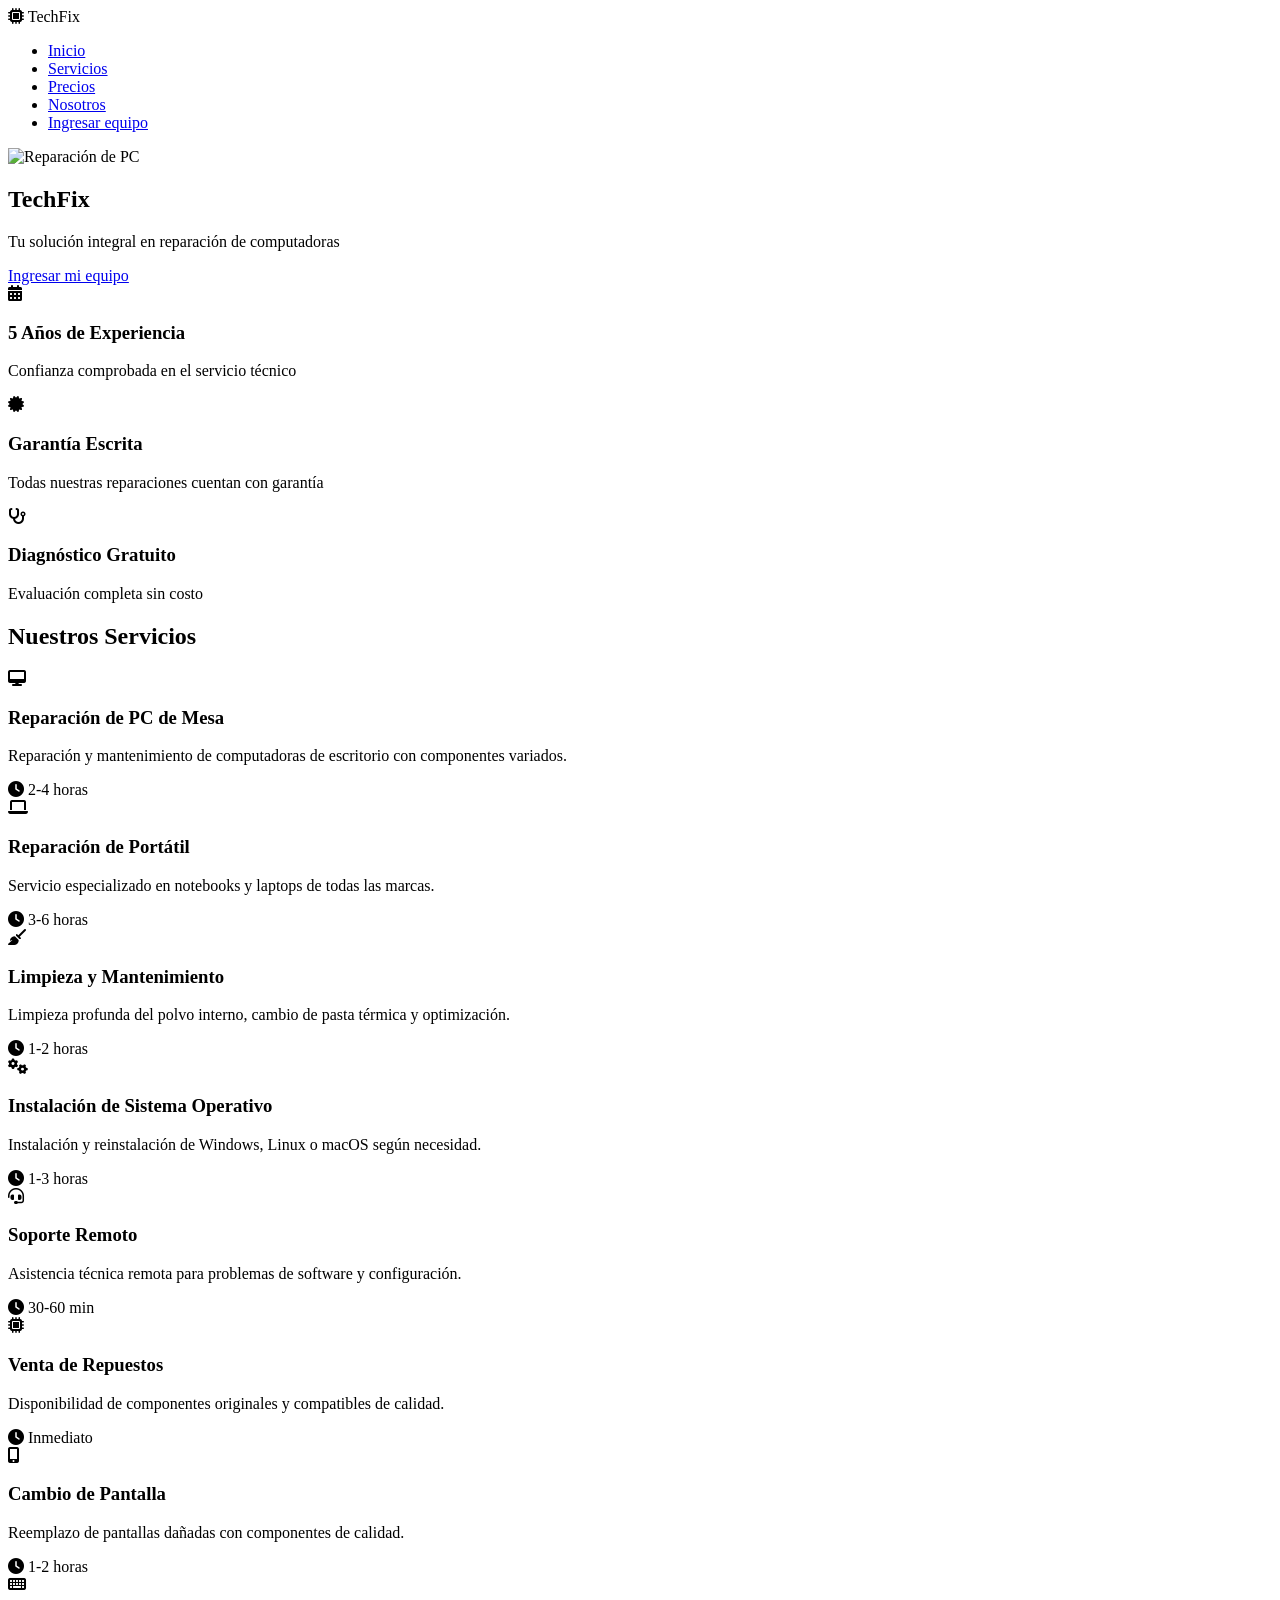
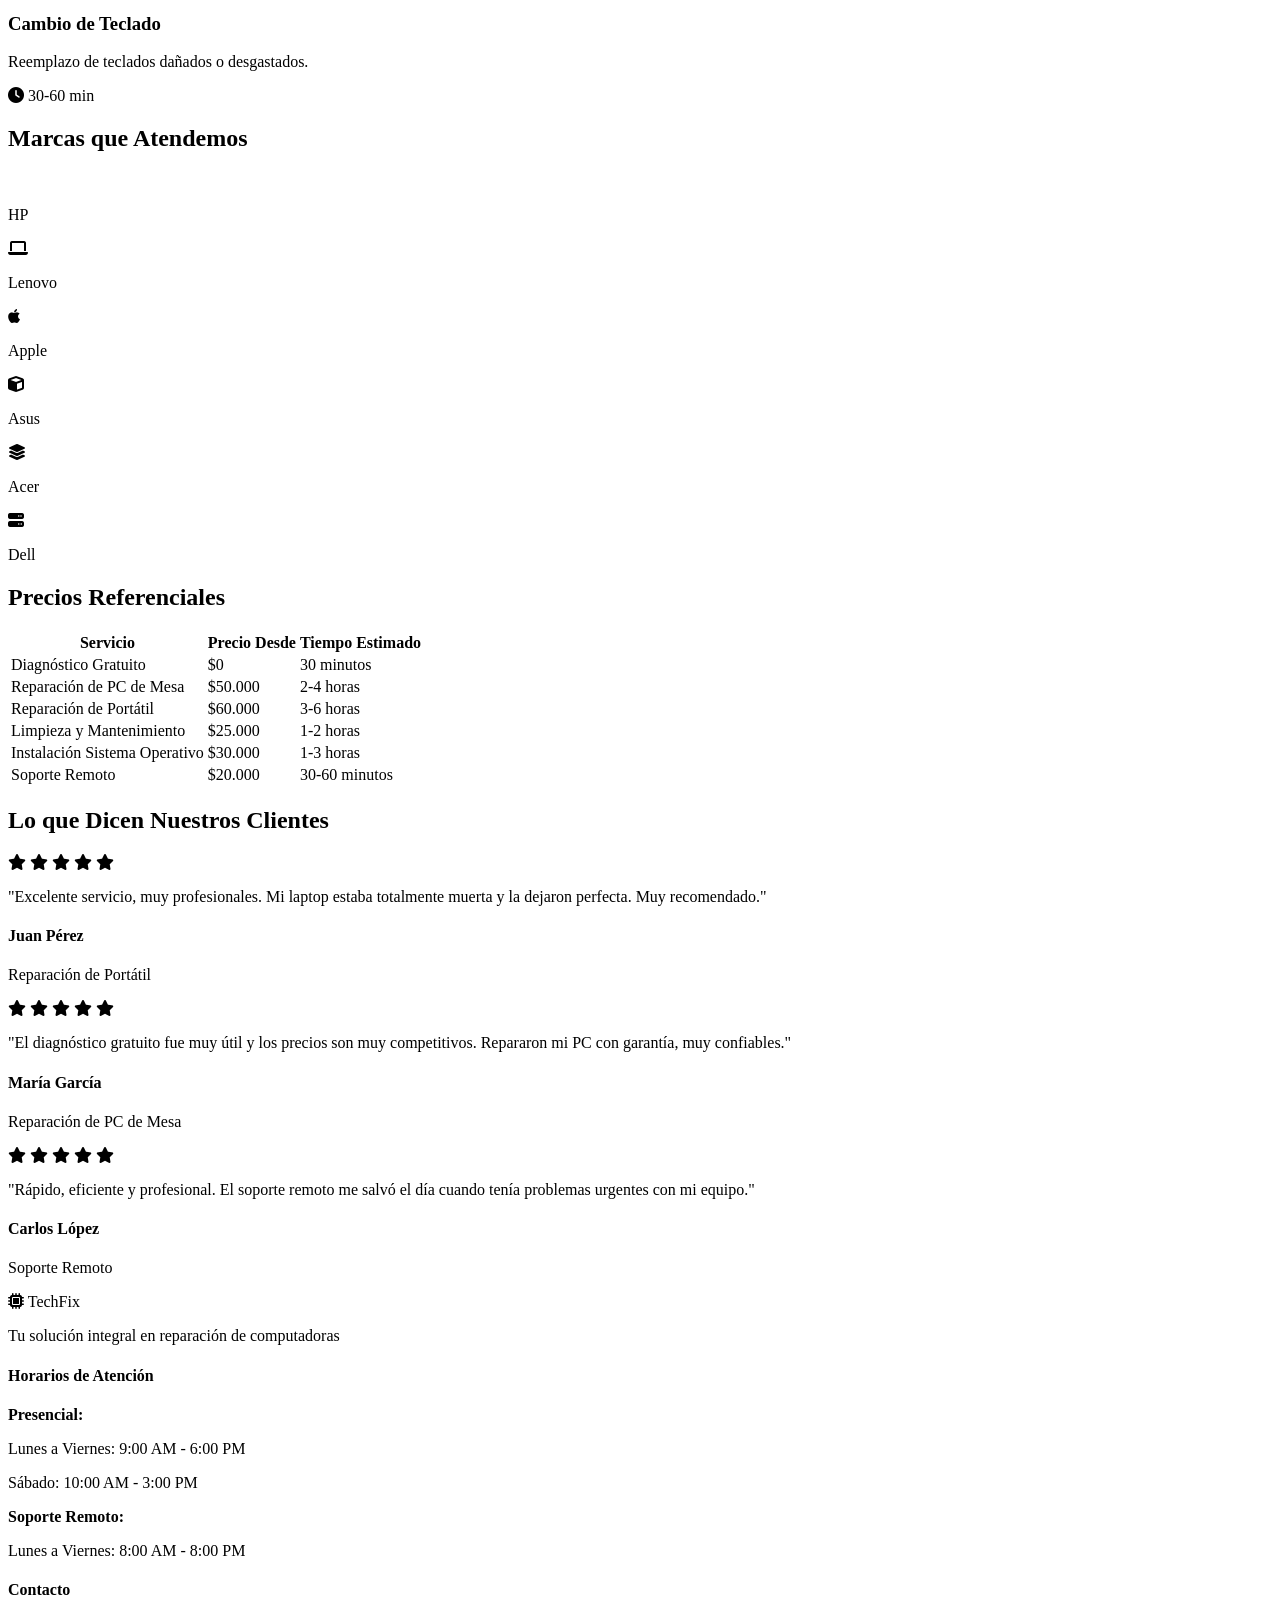
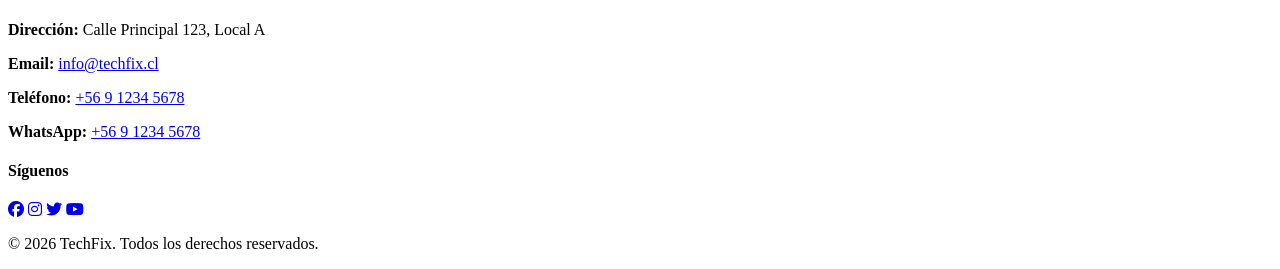
==== index.html @ 2e78f1a7 "Etapa 1: Estructura HTML para TechFix" ====
<!DOCTYPE html>
<html lang="es">
<head>
    <meta charset="UTF-8">
    <meta name="viewport" content="width=device-width, initial-scale=1.0">
    <title>TechFix - Servicio Técnico de Computadoras</title>
    <link rel="stylesheet" href="style.css">
    <!-- Google Fonts -->
    <link href="https://fonts.googleapis.com/css2?family=Montserrat:wght@600;700;800&family=Inter:wght@400;500;600&display=swap" rel="stylesheet">
    <!-- Font Awesome para iconos -->
    <link rel="stylesheet" href="https://cdnjs.cloudflare.com/ajax/libs/font-awesome/6.4.0/css/all.min.css">
</head>
<body>
    <!-- NAVBAR -->
    <nav class="navbar">
        <div class="container navbar-content">
            <div class="logo">
                <i class="fas fa-microchip"></i>
                <span>TechFix</span>
            </div>
            <ul class="nav-links">
                <li><a href="#inicio">Inicio</a></li>
                <li><a href="#servicios">Servicios</a></li>
                <li><a href="#precios">Precios</a></li>
                <li><a href="#nosotros">Nosotros</a></li>
                <li><a href="ingreso.html" class="btn-ingresar">Ingresar equipo</a></li>
            </ul>
            <div class="hamburger">
                <span></span>
                <span></span>
                <span></span>
            </div>
        </div>
    </nav>

    <!-- SECCIÓN HERO -->
    <section class="hero" id="inicio">
        <img src="assets/images/hero-pc-repair.jpg" alt="Reparación de PC" class="hero-image">
        <div class="hero-overlay"></div>
        <div class="hero-content">
            <h1 class="hero-title">TechFix</h1>
            <p class="hero-slogan">Tu solución integral en reparación de computadoras</p>
            <a href="ingreso.html" class="btn btn-primary">Ingresar mi equipo</a>
        </div>
    </section>

    <!-- SECCIÓN INDICADORES DE CONFIANZA -->
    <section class="trust-indicators">
        <div class="container">
            <div class="trust-grid">
                <div class="trust-card">
                    <div class="trust-icon">
                        <i class="fas fa-calendar-alt"></i>
                    </div>
                    <h3>5 Años de Experiencia</h3>
                    <p>Confianza comprobada en el servicio técnico</p>
                </div>
                <div class="trust-card">
                    <div class="trust-icon">
                        <i class="fas fa-certificate"></i>
                    </div>
                    <h3>Garantía Escrita</h3>
                    <p>Todas nuestras reparaciones cuentan con garantía</p>
                </div>
                <div class="trust-card">
                    <div class="trust-icon">
                        <i class="fas fa-stethoscope"></i>
                    </div>
                    <h3>Diagnóstico Gratuito</h3>
                    <p>Evaluación completa sin costo</p>
                </div>
            </div>
        </div>
    </section>

    <!-- SECCIÓN SERVICIOS -->
    <section class="services" id="servicios">
        <div class="container">
            <h2 class="section-title">Nuestros Servicios</h2>
            <div class="services-grid">
                <div class="service-card">
                    <div class="service-icon">
                        <i class="fas fa-desktop"></i>
                    </div>
                    <h3>Reparación de PC de Mesa</h3>
                    <p>Reparación y mantenimiento de computadoras de escritorio con componentes variados.</p>
                    <div class="service-time">
                        <i class="fas fa-clock"></i> 2-4 horas
                    </div>
                </div>

                <div class="service-card">
                    <div class="service-icon">
                        <i class="fas fa-laptop"></i>
                    </div>
                    <h3>Reparación de Portátil</h3>
                    <p>Servicio especializado en notebooks y laptops de todas las marcas.</p>
                    <div class="service-time">
                        <i class="fas fa-clock"></i> 3-6 horas
                    </div>
                </div>

                <div class="service-card">
                    <div class="service-icon">
                        <i class="fas fa-broom"></i>
                    </div>
                    <h3>Limpieza y Mantenimiento</h3>
                    <p>Limpieza profunda del polvo interno, cambio de pasta térmica y optimización.</p>
                    <div class="service-time">
                        <i class="fas fa-clock"></i> 1-2 horas
                    </div>
                </div>

                <div class="service-card">
                    <div class="service-icon">
                        <i class="fas fa-cogs"></i>
                    </div>
                    <h3>Instalación de Sistema Operativo</h3>
                    <p>Instalación y reinstalación de Windows, Linux o macOS según necesidad.</p>
                    <div class="service-time">
                        <i class="fas fa-clock"></i> 1-3 horas
                    </div>
                </div>

                <div class="service-card">
                    <div class="service-icon">
                        <i class="fas fa-headset"></i>
                    </div>
                    <h3>Soporte Remoto</h3>
                    <p>Asistencia técnica remota para problemas de software y configuración.</p>
                    <div class="service-time">
                        <i class="fas fa-clock"></i> 30-60 min
                    </div>
                </div>

                <div class="service-card">
                    <div class="service-icon">
                        <i class="fas fa-microchip"></i>
                    </div>
                    <h3>Venta de Repuestos</h3>
                    <p>Disponibilidad de componentes originales y compatibles de calidad.</p>
                    <div class="service-time">
                        <i class="fas fa-clock"></i> Inmediato
                    </div>
                </div>

                <div class="service-card">
                    <div class="service-icon">
                        <i class="fas fa-mobile-alt"></i>
                    </div>
                    <h3>Cambio de Pantalla</h3>
                    <p>Reemplazo de pantallas dañadas con componentes de calidad.</p>
                    <div class="service-time">
                        <i class="fas fa-clock"></i> 1-2 horas
                    </div>
                </div>

                <div class="service-card">
                    <div class="service-icon">
                        <i class="fas fa-keyboard"></i>
                    </div>
                    <h3>Cambio de Teclado</h3>
                    <p>Reemplazo de teclados dañados o desgastados.</p>
                    <div class="service-time">
                        <i class="fas fa-clock"></i> 30-60 min
                    </div>
                </div>
            </div>
        </div>
    </section>

    <!-- SECCIÓN MARCAS Y DISPOSITIVOS -->
    <section class="brands" id="marcas">
        <div class="container">
            <h2 class="section-title">Marcas que Atendemos</h2>
            <div class="brands-grid">
                <div class="brand-card">
                    <i class="fab fa-hp"></i>
                    <p>HP</p>
                </div>
                <div class="brand-card">
                    <i class="fas fa-laptop"></i>
                    <p>Lenovo</p>
                </div>
                <div class="brand-card">
                    <i class="fab fa-apple"></i>
                    <p>Apple</p>
                </div>
                <div class="brand-card">
                    <i class="fas fa-cube"></i>
                    <p>Asus</p>
                </div>
                <div class="brand-card">
                    <i class="fas fa-layer-group"></i>
                    <p>Acer</p>
                </div>
                <div class="brand-card">
                    <i class="fas fa-server"></i>
                    <p>Dell</p>
                </div>
            </div>
        </div>
    </section>

    <!-- SECCIÓN TABLA DE PRECIOS -->
    <section class="pricing" id="precios">
        <div class="container">
            <h2 class="section-title">Precios Referenciales</h2>
            <div class="table-responsive">
                <table class="pricing-table">
                    <thead>
                        <tr>
                            <th>Servicio</th>
                            <th>Precio Desde</th>
                            <th>Tiempo Estimado</th>
                        </tr>
                    </thead>
                    <tbody>
                        <tr>
                            <td>Diagnóstico Gratuito</td>
                            <td>$0</td>
                            <td>30 minutos</td>
                        </tr>
                        <tr>
                            <td>Reparación de PC de Mesa</td>
                            <td>$50.000</td>
                            <td>2-4 horas</td>
                        </tr>
                        <tr>
                            <td>Reparación de Portátil</td>
                            <td>$60.000</td>
                            <td>3-6 horas</td>
                        </tr>
                        <tr>
                            <td>Limpieza y Mantenimiento</td>
                            <td>$25.000</td>
                            <td>1-2 horas</td>
                        </tr>
                        <tr>
                            <td>Instalación Sistema Operativo</td>
                            <td>$30.000</td>
                            <td>1-3 horas</td>
                        </tr>
                        <tr>
                            <td>Soporte Remoto</td>
                            <td>$20.000</td>
                            <td>30-60 minutos</td>
                        </tr>
                    </tbody>
                </table>
            </div>
        </div>
    </section>

    <!-- SECCIÓN TESTIMONIOS -->
    <section class="testimonials" id="testimonios">
        <div class="container">
            <h2 class="section-title">Lo que Dicen Nuestros Clientes</h2>
            <div class="testimonials-grid">
                <div class="testimonial-card">
                    <div class="testimonial-rating">
                        <i class="fas fa-star"></i>
                        <i class="fas fa-star"></i>
                        <i class="fas fa-star"></i>
                        <i class="fas fa-star"></i>
                        <i class="fas fa-star"></i>
                    </div>
                    <p class="testimonial-text">"Excelente servicio, muy profesionales. Mi laptop estaba totalmente muerta y la dejaron perfecta. Muy recomendado."</p>
                    <div class="testimonial-info">
                        <h4>Juan Pérez</h4>
                        <p class="testimonial-service">Reparación de Portátil</p>
                    </div>
                </div>

                <div class="testimonial-card">
                    <div class="testimonial-rating">
                        <i class="fas fa-star"></i>
                        <i class="fas fa-star"></i>
                        <i class="fas fa-star"></i>
                        <i class="fas fa-star"></i>
                        <i class="fas fa-star"></i>
                    </div>
                    <p class="testimonial-text">"El diagnóstico gratuito fue muy útil y los precios son muy competitivos. Repararon mi PC con garantía, muy confiables."</p>
                    <div class="testimonial-info">
                        <h4>María García</h4>
                        <p class="testimonial-service">Reparación de PC de Mesa</p>
                    </div>
                </div>

                <div class="testimonial-card">
                    <div class="testimonial-rating">
                        <i class="fas fa-star"></i>
                        <i class="fas fa-star"></i>
                        <i class="fas fa-star"></i>
                        <i class="fas fa-star"></i>
                        <i class="fas fa-star"></i>
                    </div>
                    <p class="testimonial-text">"Rápido, eficiente y profesional. El soporte remoto me salvó el día cuando tenía problemas urgentes con mi equipo."</p>
                    <div class="testimonial-info">
                        <h4>Carlos López</h4>
                        <p class="testimonial-service">Soporte Remoto</p>
                    </div>
                </div>
            </div>
        </div>
    </section>

    <!-- FOOTER -->
    <footer class="footer">
        <div class="container">
            <div class="footer-content">
                <div class="footer-section">
                    <div class="footer-logo">
                        <i class="fas fa-microchip"></i>
                        <span>TechFix</span>
                    </div>
                    <p>Tu solución integral en reparación de computadoras</p>
                </div>

                <div class="footer-section">
                    <h4>Horarios de Atención</h4>
                    <p><strong>Presencial:</strong></p>
                    <p>Lunes a Viernes: 9:00 AM - 6:00 PM</p>
                    <p>Sábado: 10:00 AM - 3:00 PM</p>
                    <p><strong>Soporte Remoto:</strong></p>
                    <p>Lunes a Viernes: 8:00 AM - 8:00 PM</p>
                </div>

                <div class="footer-section">
                    <h4>Contacto</h4>
                    <p><strong>Dirección:</strong> Calle Principal 123, Local A</p>
                    <p><strong>Email:</strong> <a href="mailto:info@techfix.cl">info@techfix.cl</a></p>
                    <p><strong>Teléfono:</strong> <a href="tel:+56912345678">+56 9 1234 5678</a></p>
                    <p><strong>WhatsApp:</strong> <a href="https://wa.me/56912345678">+56 9 1234 5678</a></p>
                </div>

                <div class="footer-section">
                    <h4>Síguenos</h4>
                    <div class="social-links">
                        <a href="#" title="Facebook"><i class="fab fa-facebook"></i></a>
                        <a href="#" title="Instagram"><i class="fab fa-instagram"></i></a>
                        <a href="#" title="Twitter"><i class="fab fa-twitter"></i></a>
                        <a href="#" title="YouTube"><i class="fab fa-youtube"></i></a>
                    </div>
                </div>
            </div>

            <div class="footer-bottom">
                <p>&copy; 2026 TechFix. Todos los derechos reservados.</p>
            </div>
        </div>
    </footer>

    <script src="script.js"></script>
</body>
</html>
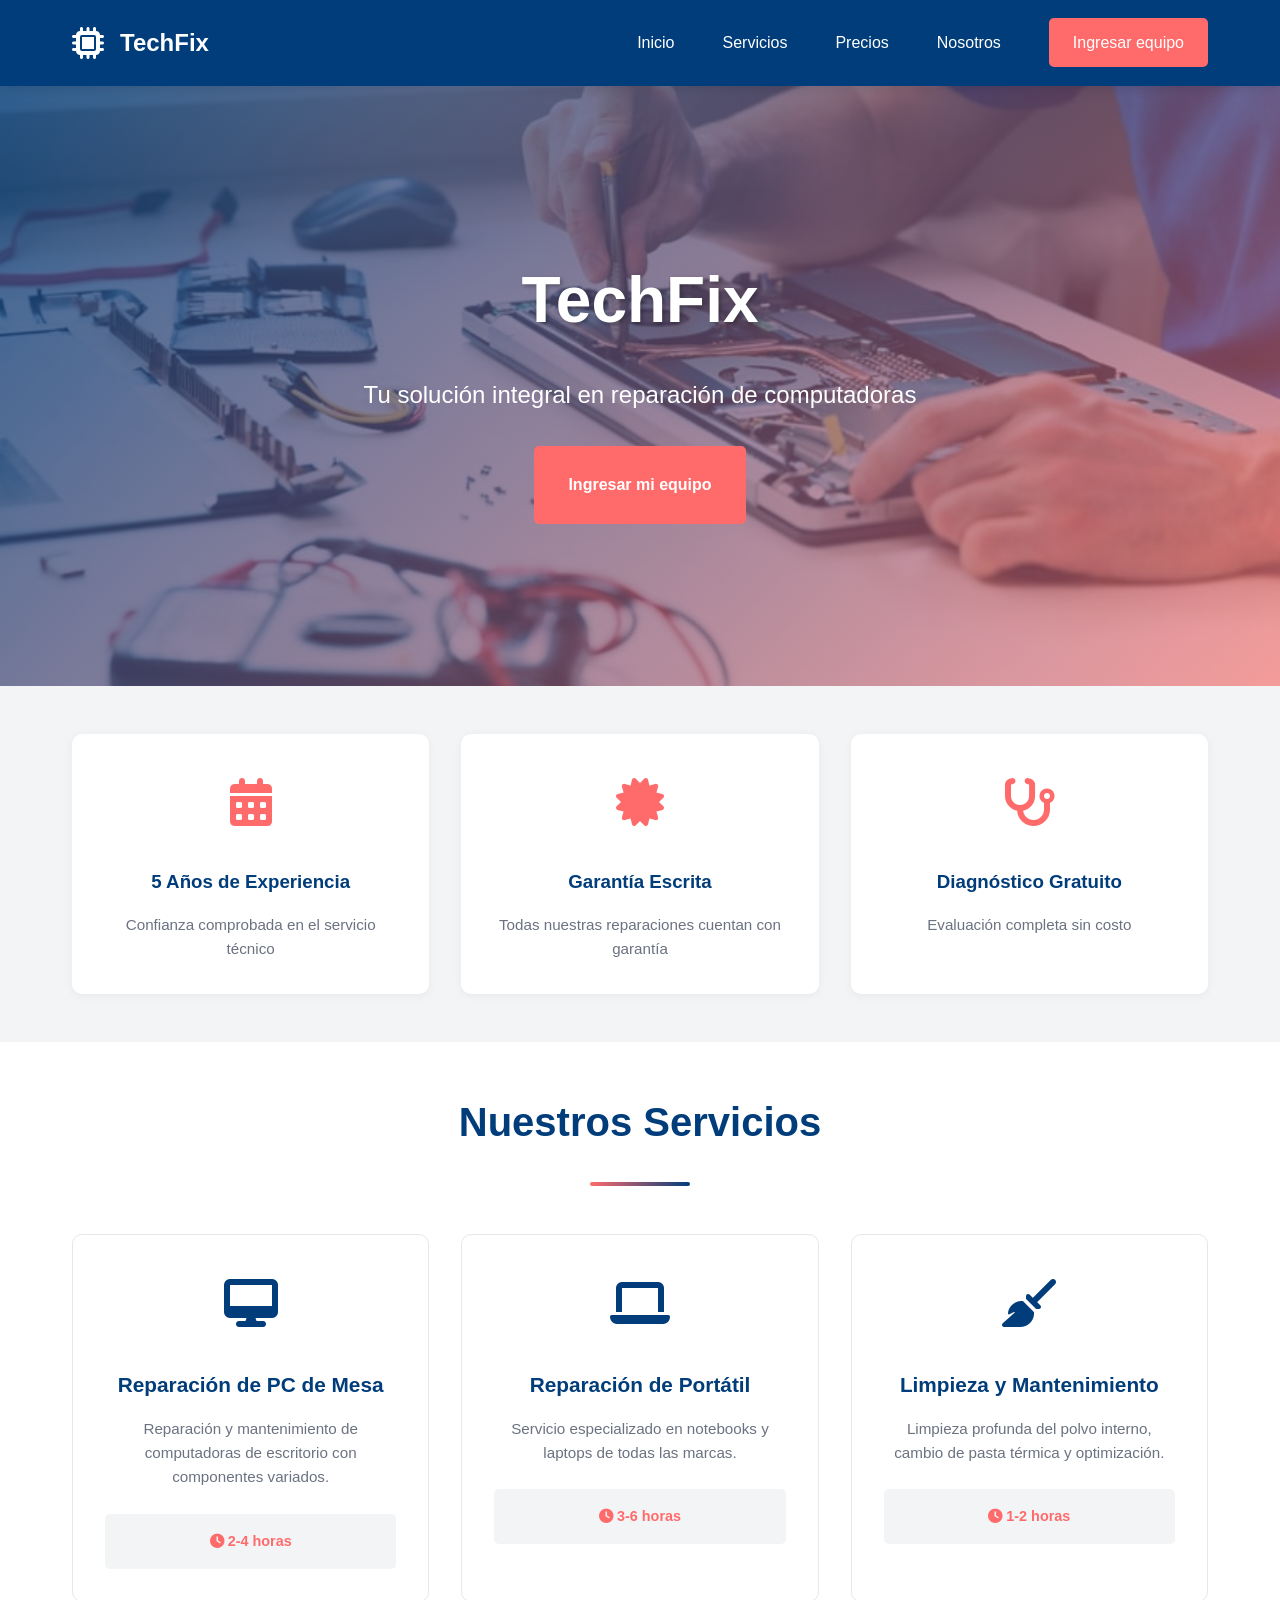
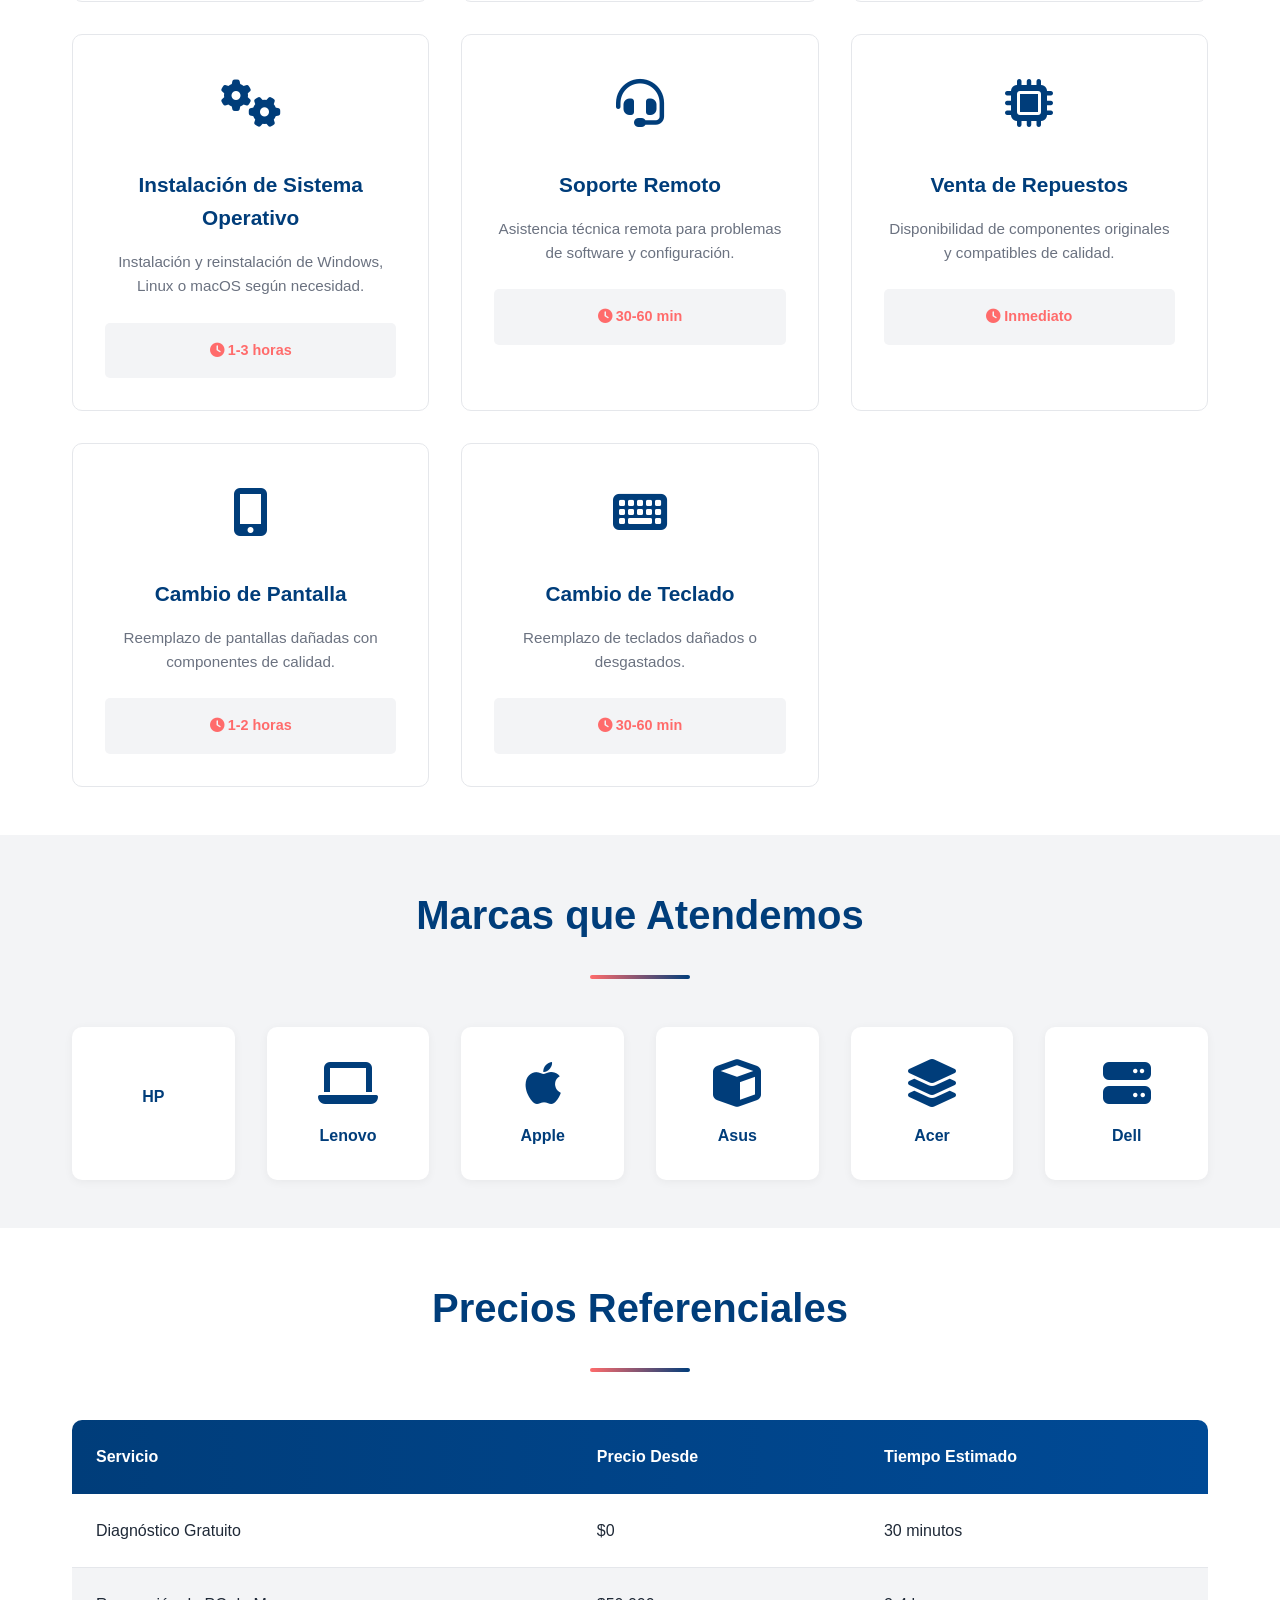
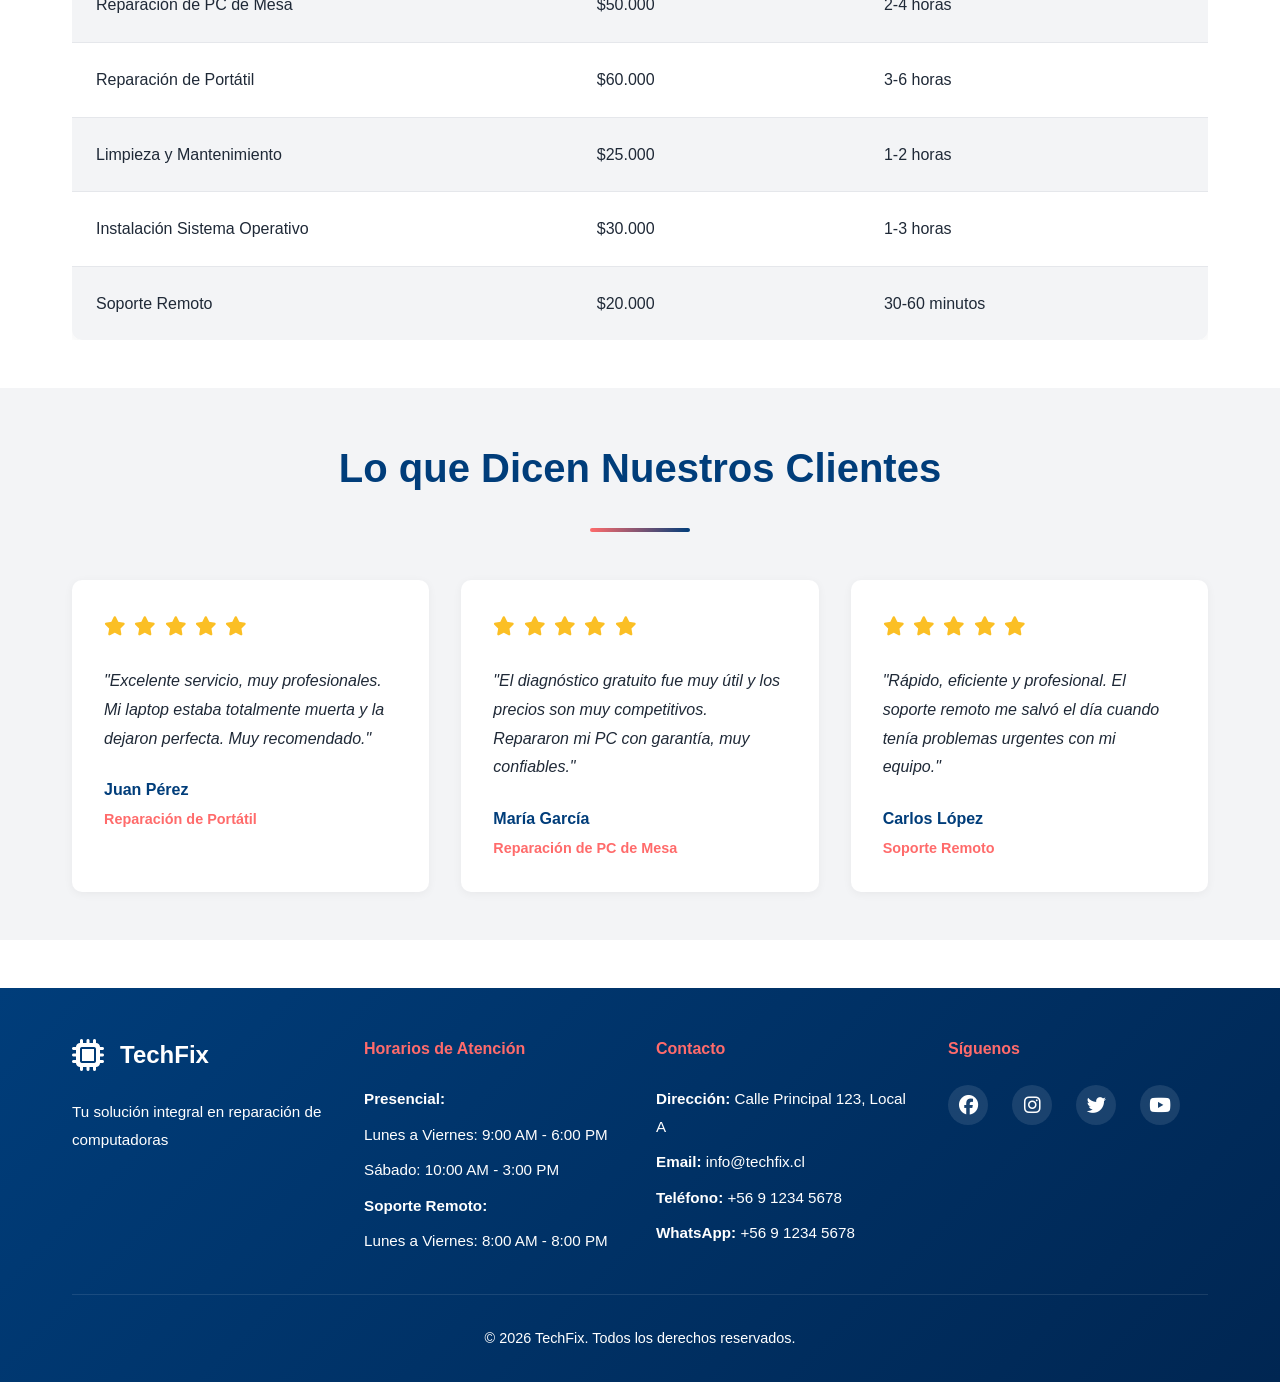
==== commit 8a5ca7a7: "Etapa 1: Estilo CSS para TechFix" ====
--- a/index.html
+++ b/index.html
@@ -35,7 +35,7 @@
 
     <!-- SECCIÓN HERO -->
     <section class="hero" id="inicio">
-        <img src="assets/images/hero-pc-repair.jpg" alt="Reparación de PC" class="hero-image">
+        <img src="images/servicio-tecnico-apple-leon._1.jpg" alt="Reparación de PC" class="hero-image">
         <div class="hero-overlay"></div>
         <div class="hero-content">
             <h1 class="hero-title">TechFix</h1>
--- a/style.css
+++ b/style.css
@@ -0,0 +1,735 @@
+/* ===========================
+   VARIABLES CSS
+   =========================== */
+:root {
+    --color-primary: #003d7a;      /* Azul oscuro */
+    --color-secondary: #6b7280;    /* Gris */
+    --color-white: #ffffff;        /* Blanco */
+    --color-accent: #ff6b6b;       /* Rojo/Rosa como acento */
+    --color-light-gray: #f3f4f6;   /* Gris claro para fondos */
+    --color-border: #e5e7eb;       /* Gris para bordes */
+    --color-dark-text: #1f2937;    /* Gris oscuro para texto */
+
+    /* Tipografías */
+    --font-heading: 'Montserrat', sans-serif;
+    --font-body: 'Inter', sans-serif;
+
+    /* Espaciado */
+    --spacing-xs: 0.5rem;
+    --spacing-sm: 1rem;
+    --spacing-md: 1.5rem;
+    --spacing-lg: 2rem;
+    --spacing-xl: 3rem;
+
+    /* Transiciones */
+    --transition: all 0.3s ease;
+}
+
+/* ===========================
+   RESET Y ESTILOS GLOBALES
+   =========================== */
+* {
+    margin: 0;
+    padding: 0;
+    box-sizing: border-box;
+}
+
+html {
+    scroll-behavior: smooth;
+}
+
+body {
+    font-family: var(--font-body);
+    color: var(--color-dark-text);
+    line-height: 1.6;
+    background-color: var(--color-white);
+}
+
+.container {
+    max-width: 1200px;
+    margin: 0 auto;
+    padding: 0 var(--spacing-lg);
+}
+
+/* ===========================
+   NAVBAR
+   =========================== */
+.navbar {
+    background-color: var(--color-primary);
+    color: var(--color-white);
+    padding: var(--spacing-md) 0;
+    position: sticky;
+    top: 0;
+    z-index: 1000;
+    box-shadow: 0 2px 10px rgba(0, 0, 0, 0.1);
+}
+
+.navbar-content {
+    display: flex;
+    justify-content: space-between;
+    align-items: center;
+}
+
+.logo {
+    display: flex;
+    align-items: center;
+    gap: var(--spacing-sm);
+    font-size: 1.5rem;
+    font-weight: 700;
+    font-family: var(--font-heading);
+}
+
+.logo i {
+    font-size: 2rem;
+}
+
+.nav-links {
+    display: flex;
+    list-style: none;
+    gap: var(--spacing-xl);
+    align-items: center;
+}
+
+.nav-links a {
+    color: var(--color-white);
+    text-decoration: none;
+    font-weight: 500;
+    transition: var(--transition);
+    position: relative;
+}
+
+.nav-links a:hover {
+    color: var(--color-accent);
+}
+
+.nav-links a::after {
+    content: '';
+    position: absolute;
+    bottom: -5px;
+    left: 0;
+    width: 0;
+    height: 2px;
+    background-color: var(--color-accent);
+    transition: width 0.3s ease;
+}
+
+.nav-links a:hover::after {
+    width: 100%;
+}
+
+.btn-ingresar {
+    background-color: var(--color-accent) !important;
+    padding: var(--spacing-sm) var(--spacing-md);
+    border-radius: 5px;
+    transition: var(--transition);
+}
+
+.btn-ingresar:hover {
+    background-color: #e85555 !important;
+    transform: translateY(-2px);
+}
+
+.hamburger {
+    display: none;
+    flex-direction: column;
+    gap: 6px;
+    cursor: pointer;
+}
+
+.hamburger span {
+    width: 25px;
+    height: 3px;
+    background-color: var(--color-white);
+    border-radius: 2px;
+    transition: var(--transition);
+}
+
+/* ===========================
+   BOTONES
+   =========================== */
+.btn {
+    display: inline-block;
+    padding: var(--spacing-md) var(--spacing-lg);
+    border: none;
+    border-radius: 5px;
+    font-family: var(--font-heading);
+    font-weight: 600;
+    cursor: pointer;
+    transition: var(--transition);
+    text-decoration: none;
+    text-align: center;
+}
+
+.btn-primary {
+    background-color: var(--color-accent);
+    color: var(--color-white);
+    border: 2px solid var(--color-accent);
+}
+
+.btn-primary:hover {
+    background-color: transparent;
+    color: var(--color-accent);
+    transform: translateY(-2px);
+    box-shadow: 0 5px 15px rgba(255, 107, 107, 0.3);
+}
+
+/* ===========================
+   SECCIÓN HERO
+   =========================== */
+.hero {
+    position: relative;
+    height: 600px;
+    overflow: hidden;
+    display: flex;
+    align-items: center;
+    justify-content: center;
+}
+
+.hero-image {
+    position: absolute;
+    width: 100%;
+    height: 100%;
+    object-fit: cover;
+    top: 0;
+    left: 0;
+}
+
+.hero-overlay {
+    position: absolute;
+    top: 0;
+    left: 0;
+    width: 100%;
+    height: 100%;
+    background: linear-gradient(135deg, rgba(0, 61, 122, 0.8), rgba(255, 107, 107, 0.6));
+    z-index: 1;
+}
+
+.hero-content {
+    position: relative;
+    z-index: 2;
+    text-align: center;
+    color: var(--color-white);
+    animation: fadeInUp 1s ease;
+}
+
+@keyframes fadeInUp {
+    from {
+        opacity: 0;
+        transform: translateY(30px);
+    }
+    to {
+        opacity: 1;
+        transform: translateY(0);
+    }
+}
+
+.hero-title {
+    font-family: var(--font-heading);
+    font-size: 4rem;
+    font-weight: 800;
+    margin-bottom: var(--spacing-md);
+    text-shadow: 2px 2px 4px rgba(0, 0, 0, 0.3);
+}
+
+.hero-slogan {
+    font-size: 1.5rem;
+    margin-bottom: var(--spacing-lg);
+    font-weight: 500;
+}
+
+/* ===========================
+   SECCIÓN INDICADORES DE CONFIANZA
+   =========================== */
+.trust-indicators {
+    background-color: var(--color-light-gray);
+    padding: var(--spacing-xl) 0;
+}
+
+.trust-grid {
+    display: grid;
+    grid-template-columns: repeat(auto-fit, minmax(250px, 1fr));
+    gap: var(--spacing-lg);
+}
+
+.trust-card {
+    background-color: var(--color-white);
+    padding: var(--spacing-lg);
+    border-radius: 10px;
+    text-align: center;
+    box-shadow: 0 2px 10px rgba(0, 0, 0, 0.05);
+    transition: var(--transition);
+}
+
+.trust-card:hover {
+    transform: translateY(-5px);
+    box-shadow: 0 8px 20px rgba(0, 0, 0, 0.1);
+}
+
+.trust-icon {
+    font-size: 3rem;
+    color: var(--color-accent);
+    margin-bottom: var(--spacing-md);
+}
+
+.trust-card h3 {
+    font-family: var(--font-heading);
+    color: var(--color-primary);
+    margin-bottom: var(--spacing-sm);
+}
+
+.trust-card p {
+    color: var(--color-secondary);
+    font-size: 0.95rem;
+}
+
+/* ===========================
+   SECCIÓN SERVICIOS
+   =========================== */
+.services {
+    padding: var(--spacing-xl) 0;
+}
+
+.section-title {
+    font-family: var(--font-heading);
+    font-size: 2.5rem;
+    color: var(--color-primary);
+    text-align: center;
+    margin-bottom: var(--spacing-xl);
+    position: relative;
+    padding-bottom: var(--spacing-lg);
+}
+
+.section-title::after {
+    content: '';
+    position: absolute;
+    bottom: 0;
+    left: 50%;
+    transform: translateX(-50%);
+    width: 100px;
+    height: 4px;
+    background: linear-gradient(90deg, var(--color-accent), var(--color-primary));
+    border-radius: 2px;
+}
+
+.services-grid {
+    display: grid;
+    grid-template-columns: repeat(auto-fit, minmax(300px, 1fr));
+    gap: var(--spacing-lg);
+}
+
+.service-card {
+    background-color: var(--color-white);
+    border: 1px solid var(--color-border);
+    border-radius: 10px;
+    padding: var(--spacing-lg);
+    text-align: center;
+    transition: var(--transition);
+    position: relative;
+    overflow: hidden;
+}
+
+.service-card::before {
+    content: '';
+    position: absolute;
+    top: 0;
+    left: 0;
+    width: 100%;
+    height: 4px;
+    background: linear-gradient(90deg, var(--color-accent), var(--color-primary));
+    transform: scaleX(0);
+    transform-origin: left;
+    transition: transform 0.3s ease;
+}
+
+.service-card:hover::before {
+    transform: scaleX(1);
+}
+
+.service-card:hover {
+    transform: translateY(-8px);
+    box-shadow: 0 12px 30px rgba(0, 0, 0, 0.15);
+}
+
+.service-icon {
+    font-size: 3rem;
+    color: var(--color-primary);
+    margin-bottom: var(--spacing-md);
+}
+
+.service-card h3 {
+    font-family: var(--font-heading);
+    color: var(--color-primary);
+    margin-bottom: var(--spacing-sm);
+    font-size: 1.3rem;
+}
+
+.service-card p {
+    color: var(--color-secondary);
+    margin-bottom: var(--spacing-md);
+    font-size: 0.95rem;
+}
+
+.service-time {
+    background-color: var(--color-light-gray);
+    padding: var(--spacing-sm);
+    border-radius: 5px;
+    color: var(--color-accent);
+    font-weight: 600;
+    font-size: 0.9rem;
+}
+
+/* ===========================
+   SECCIÓN MARCAS
+   =========================== */
+.brands {
+    background-color: var(--color-light-gray);
+    padding: var(--spacing-xl) 0;
+}
+
+.brands-grid {
+    display: grid;
+    grid-template-columns: repeat(auto-fit, minmax(150px, 1fr));
+    gap: var(--spacing-lg);
+}
+
+.brand-card {
+    background-color: var(--color-white);
+    padding: var(--spacing-lg);
+    border-radius: 10px;
+    text-align: center;
+    box-shadow: 0 2px 10px rgba(0, 0, 0, 0.05);
+    transition: var(--transition);
+}
+
+.brand-card:hover {
+    transform: translateY(-5px);
+    box-shadow: 0 8px 20px rgba(0, 0, 0, 0.1);
+}
+
+.brand-card i {
+    font-size: 3rem;
+    color: var(--color-primary);
+    margin-bottom: var(--spacing-sm);
+}
+
+.brand-card p {
+    font-family: var(--font-heading);
+    font-weight: 600;
+    color: var(--color-primary);
+}
+
+/* ===========================
+   SECCIÓN PRECIOS
+   =========================== */
+.pricing {
+    padding: var(--spacing-xl) 0;
+}
+
+.table-responsive {
+    overflow-x: auto;
+}
+
+.pricing-table {
+    width: 100%;
+    border-collapse: collapse;
+    background-color: var(--color-white);
+    box-shadow: 0 2px 10px rgba(0, 0, 0, 0.05);
+    border-radius: 10px;
+    overflow: hidden;
+}
+
+.pricing-table thead {
+    background: linear-gradient(90deg, var(--color-primary), #004a96);
+    color: var(--color-white);
+}
+
+.pricing-table th {
+    padding: var(--spacing-md);
+    text-align: left;
+    font-family: var(--font-heading);
+    font-weight: 600;
+    border: none;
+}
+
+.pricing-table td {
+    padding: var(--spacing-md);
+    border-bottom: 1px solid var(--color-border);
+}
+
+.pricing-table tbody tr:nth-child(even) {
+    background-color: var(--color-light-gray);
+}
+
+.pricing-table tbody tr:hover {
+    background-color: rgba(255, 107, 107, 0.05);
+}
+
+.pricing-table tbody tr:last-child td {
+    border-bottom: none;
+}
+
+/* ===========================
+   SECCIÓN TESTIMONIOS
+   =========================== */
+.testimonials {
+    background-color: var(--color-light-gray);
+    padding: var(--spacing-xl) 0;
+}
+
+.testimonials-grid {
+    display: grid;
+    grid-template-columns: repeat(auto-fit, minmax(300px, 1fr));
+    gap: var(--spacing-lg);
+}
+
+.testimonial-card {
+    background-color: var(--color-white);
+    padding: var(--spacing-lg);
+    border-radius: 10px;
+    box-shadow: 0 2px 10px rgba(0, 0, 0, 0.05);
+    transition: var(--transition);
+}
+
+.testimonial-card:hover {
+    transform: translateY(-5px);
+    box-shadow: 0 8px 20px rgba(0, 0, 0, 0.1);
+}
+
+.testimonial-rating {
+    color: #fbbf24;
+    font-size: 1.2rem;
+    margin-bottom: var(--spacing-md);
+}
+
+.testimonial-rating i {
+    margin-right: 3px;
+}
+
+.testimonial-text {
+    color: var(--color-dark-text);
+    margin-bottom: var(--spacing-md);
+    font-style: italic;
+    line-height: 1.8;
+}
+
+.testimonial-info h4 {
+    font-family: var(--font-heading);
+    color: var(--color-primary);
+    margin-bottom: 5px;
+}
+
+.testimonial-service {
+    color: var(--color-accent);
+    font-weight: 600;
+    font-size: 0.9rem;
+}
+
+/* ===========================
+   FOOTER
+   =========================== */
+.footer {
+    background: linear-gradient(135deg, var(--color-primary), #002652);
+    color: var(--color-white);
+    padding: var(--spacing-xl) 0 var(--spacing-lg);
+    margin-top: var(--spacing-xl);
+}
+
+.footer-content {
+    display: grid;
+    grid-template-columns: repeat(auto-fit, minmax(250px, 1fr));
+    gap: var(--spacing-lg);
+    margin-bottom: var(--spacing-lg);
+}
+
+.footer-section h4 {
+    font-family: var(--font-heading);
+    margin-bottom: var(--spacing-md);
+    color: var(--color-accent);
+}
+
+.footer-logo {
+    display: flex;
+    align-items: center;
+    gap: var(--spacing-sm);
+    font-family: var(--font-heading);
+    font-size: 1.5rem;
+    font-weight: 700;
+    margin-bottom: var(--spacing-md);
+}
+
+.footer-logo i {
+    font-size: 2rem;
+}
+
+.footer-section p {
+    margin-bottom: 8px;
+    line-height: 1.8;
+    font-size: 0.95rem;
+}
+
+.footer-section a {
+    color: var(--color-white);
+    text-decoration: none;
+    transition: var(--transition);
+}
+
+.footer-section a:hover {
+    color: var(--color-accent);
+}
+
+.social-links {
+    display: flex;
+    gap: var(--spacing-md);
+}
+
+.social-links a {
+    display: inline-flex;
+    align-items: center;
+    justify-content: center;
+    width: 40px;
+    height: 40px;
+    background-color: rgba(255, 255, 255, 0.1);
+    border-radius: 50%;
+    font-size: 1.2rem;
+    transition: var(--transition);
+}
+
+.social-links a:hover {
+    background-color: var(--color-accent);
+    transform: translateY(-3px);
+}
+
+.footer-bottom {
+    text-align: center;
+    padding-top: var(--spacing-lg);
+    border-top: 1px solid rgba(255, 255, 255, 0.1);
+    font-size: 0.9rem;
+}
+
+/* ===========================
+   RESPONSIVE DESIGN
+   =========================== */
+
+/* Tablets (768px y menores) */
+@media (max-width: 768px) {
+    .hamburger {
+        display: flex;
+    }
+
+    .nav-links {
+        display: none;
+    }
+
+    .container {
+        padding: 0 var(--spacing-md);
+    }
+
+    .hero-title {
+        font-size: 2.5rem;
+    }
+
+    .hero-slogan {
+        font-size: 1.1rem;
+    }
+
+    .section-title {
+        font-size: 2rem;
+    }
+
+    .services-grid,
+    .brands-grid,
+    .testimonials-grid {
+        grid-template-columns: 1fr;
+    }
+
+    .trust-grid {
+        grid-template-columns: 1fr;
+    }
+
+    .table-responsive {
+        overflow-x: auto;
+    }
+
+    .pricing-table {
+        font-size: 0.9rem;
+    }
+
+    .pricing-table th,
+    .pricing-table td {
+        padding: var(--spacing-sm);
+    }
+
+    .footer-content {
+        grid-template-columns: 1fr;
+        text-align: center;
+    }
+
+    .social-links {
+        justify-content: center;
+    }
+}
+
+/* Móviles (480px y menores) */
+@media (max-width: 480px) {
+    .hero {
+        height: 400px;
+    }
+
+    .hero-title {
+        font-size: 2rem;
+    }
+
+    .hero-slogan {
+        font-size: 1rem;
+    }
+
+    .btn {
+        padding: var(--spacing-md) var(--spacing-md);
+        font-size: 0.95rem;
+    }
+
+    .section-title {
+        font-size: 1.8rem;
+    }
+
+    .section-title::after {
+        width: 80px;
+    }
+
+    .service-icon,
+    .trust-icon,
+    .brand-card i {
+        font-size: 2.5rem;
+    }
+
+    .logo {
+        font-size: 1.2rem;
+    }
+
+    .logo i {
+        font-size: 1.5rem;
+    }
+
+    .hero-content {
+        padding: var(--spacing-lg);
+    }
+
+    .pricing-table th:nth-child(2),
+    .pricing-table td:nth-child(2),
+    .pricing-table th:nth-child(3),
+    .pricing-table td:nth-child(3) {
+        font-size: 0.85rem;
+    }
+}
+
+/* Estilos de impresión */
+@media print {
+    .navbar,
+    .footer {
+        display: none;
+    }
+
+    body {
+        background-color: var(--color-white);
+    }
+}
